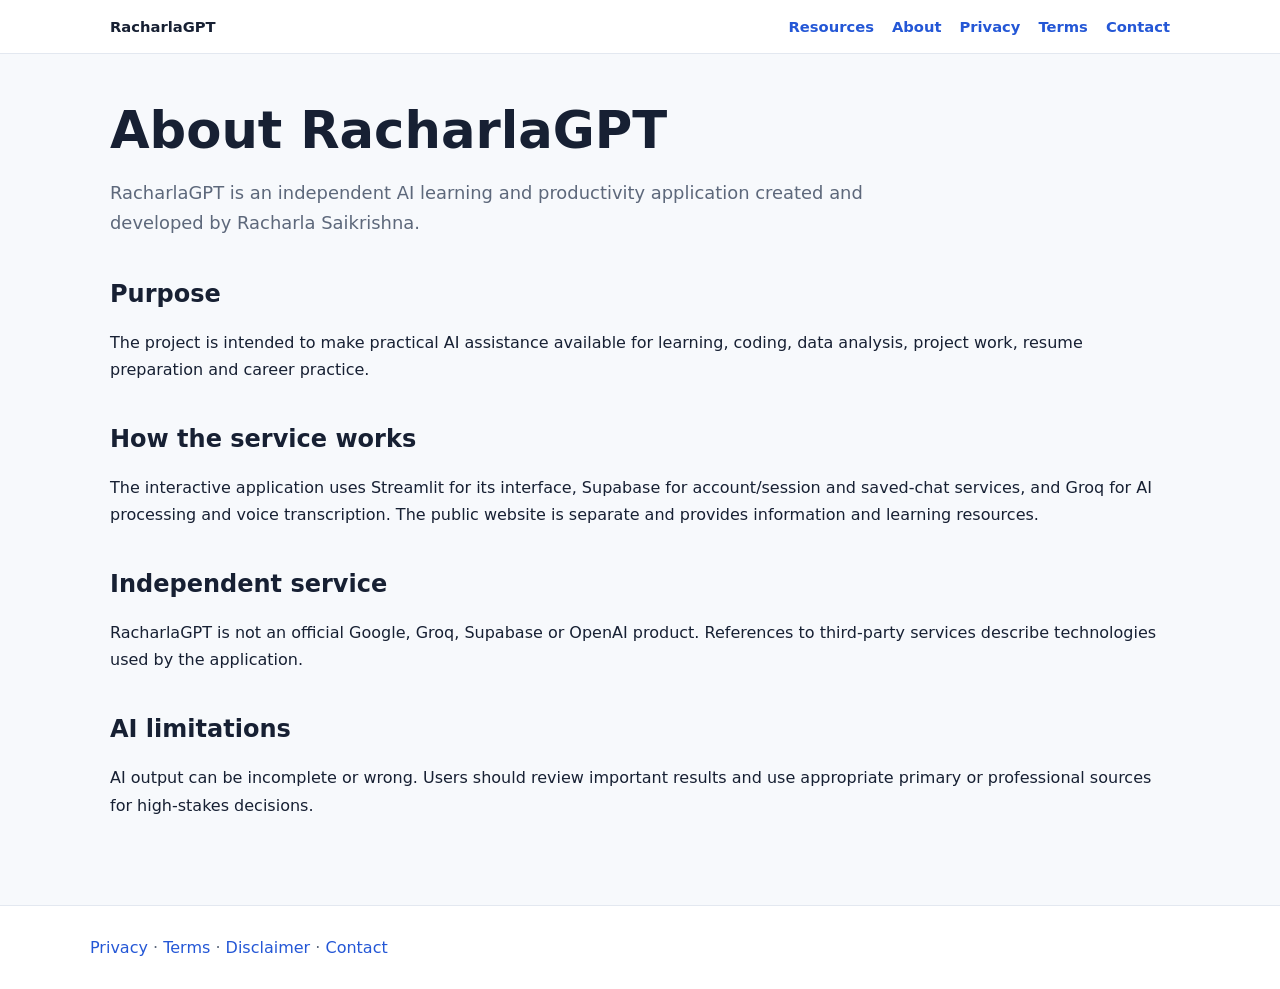
==== about.html @ 1d8fb413 "Add files via upload" ====
<!doctype html><html lang="en"><head><meta charset="utf-8"><meta name="viewport" content="width=device-width,initial-scale=1"><title>About RacharlaGPT</title><meta name="description" content="About the RacharlaGPT AI learning and productivity application."><link rel="stylesheet" href="style.css"></head><body><header><nav class="nav"><a class="brand" href="index.html">RacharlaGPT</a><a href="resources.html">Resources</a><a href="about.html">About</a><a href="privacy.html">Privacy</a><a href="terms.html">Terms</a><a href="contact.html">Contact</a></nav></header><main><h1>About RacharlaGPT</h1><p class="lead">RacharlaGPT is an independent AI learning and productivity application created and developed by Racharla Saikrishna.</p><h2>Purpose</h2><p>The project is intended to make practical AI assistance available for learning, coding, data analysis, project work, resume preparation and career practice.</p><h2>How the service works</h2><p>The interactive application uses Streamlit for its interface, Supabase for account/session and saved-chat services, and Groq for AI processing and voice transcription. The public website is separate and provides information and learning resources.</p><h2>Independent service</h2><p>RacharlaGPT is not an official Google, Groq, Supabase or OpenAI product. References to third-party services describe technologies used by the application.</p><h2>AI limitations</h2><p>AI output can be incomplete or wrong. Users should review important results and use appropriate primary or professional sources for high-stakes decisions.</p></main><footer><div class="footer-inner"><a href="privacy.html">Privacy</a> · <a href="terms.html">Terms</a> · <a href="disclaimer.html">Disclaimer</a> · <a href="contact.html">Contact</a></div></footer></body></html>
---- style.css ----
:root{--bg:#f7f9fc;--card:#fff;--text:#172033;--muted:#5d687b;--brand:#2457d6;--border:#e3e8f0}*{box-sizing:border-box}body{margin:0;font-family:Inter,system-ui,-apple-system,BlinkMacSystemFont,"Segoe UI",sans-serif;background:var(--bg);color:var(--text);line-height:1.7}a{color:var(--brand);text-decoration:none}a:hover{text-decoration:underline}header{background:#fff;border-bottom:1px solid var(--border);position:sticky;top:0;z-index:5}.nav{max-width:1100px;margin:auto;padding:14px 20px;display:flex;align-items:center;gap:18px;flex-wrap:wrap}.brand{font-weight:800;font-size:1.2rem;color:var(--text);margin-right:auto}.nav a{font-weight:650;font-size:.92rem}main{max-width:1100px;margin:auto;padding:38px 20px 70px}.hero{background:linear-gradient(135deg,#eef4ff,#f8fbff);border:1px solid #dbe6ff;border-radius:22px;padding:42px 34px;margin-bottom:28px}h1{font-size:clamp(2rem,5vw,3.2rem);line-height:1.12;margin:.2em 0 .35em}h2{margin-top:1.7em;line-height:1.25}.lead{font-size:1.12rem;color:var(--muted);max-width:850px}.grid{display:grid;grid-template-columns:repeat(auto-fit,minmax(250px,1fr));gap:18px;margin:22px 0}.card{background:var(--card);border:1px solid var(--border);border-radius:16px;padding:22px;box-shadow:0 4px 16px rgba(20,35,60,.04)}.card h3{margin-top:0}.tag{display:inline-block;font-size:.78rem;font-weight:750;background:#edf2ff;color:#244dbb;padding:4px 9px;border-radius:999px}.cta{display:inline-block;background:var(--brand);color:#fff;padding:11px 17px;border-radius:10px;font-weight:750;margin-top:8px}.cta:hover{color:#fff;text-decoration:none}.note{background:#fff;border-left:4px solid var(--brand);padding:14px 17px;margin:20px 0;border-radius:8px}li{margin:.4em 0}footer{background:#fff;border-top:1px solid var(--border);padding:28px 20px;color:var(--muted)}.footer-inner{max-width:1100px;margin:auto}.small{font-size:.9rem;color:var(--muted)}.breadcrumb{font-size:.9rem;color:var(--muted);margin-bottom:18px}code{background:#eef1f6;padding:2px 5px;border-radius:4px}@media(max-width:650px){.hero{padding:28px 20px}.nav{gap:10px}.nav a{font-size:.86rem}}
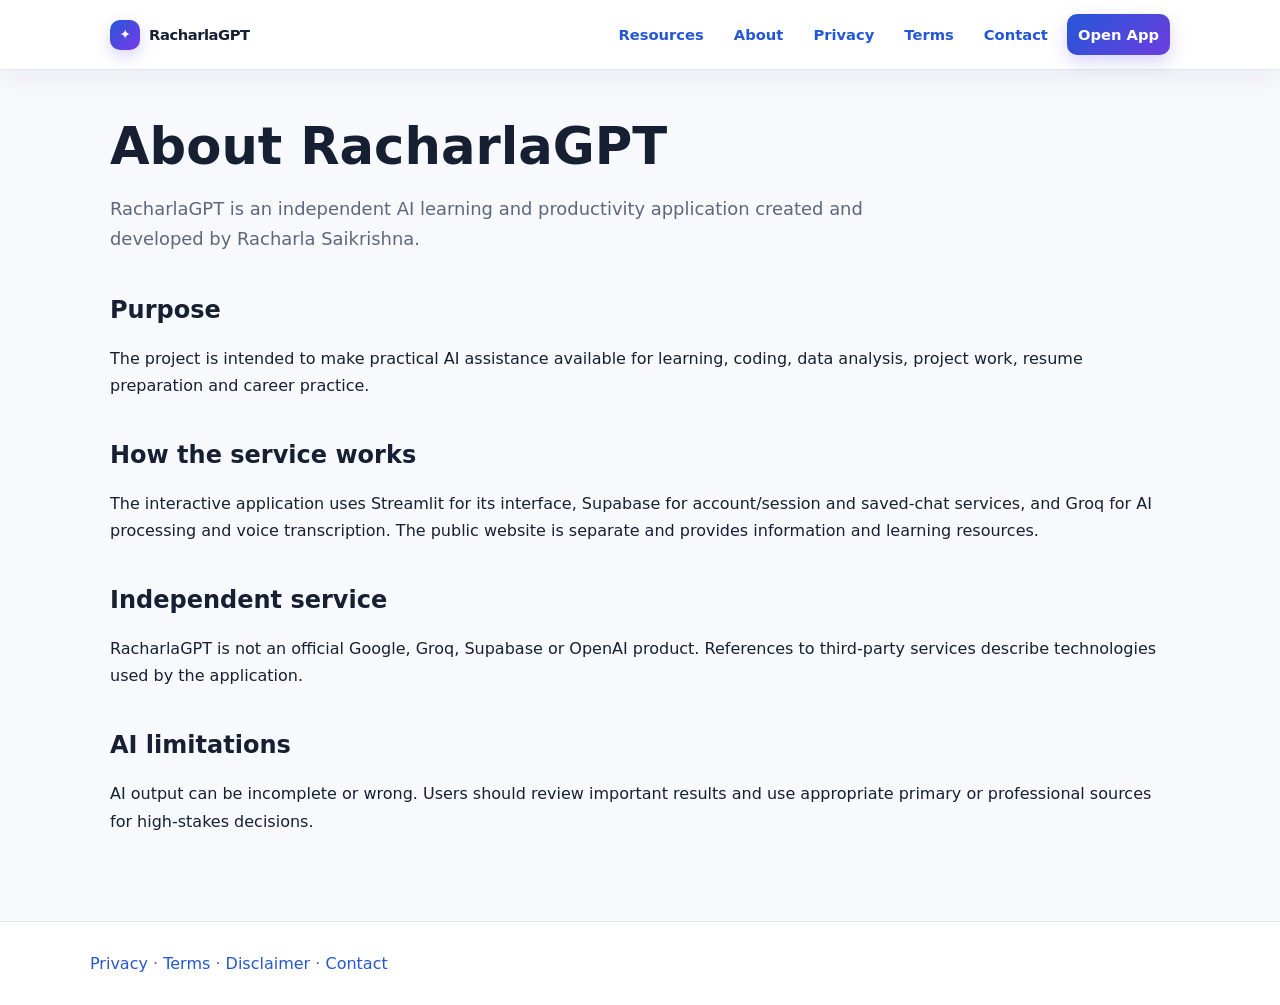
==== commit 884e4ad6: "Add files via upload" ====
--- a/about.html
+++ b/about.html
@@ -1 +1 @@
-<!doctype html><html lang="en"><head><meta charset="utf-8"><meta name="viewport" content="width=device-width,initial-scale=1"><title>About RacharlaGPT</title><meta name="description" content="About the RacharlaGPT AI learning and productivity application."><link rel="stylesheet" href="style.css"></head><body><header><nav class="nav"><a class="brand" href="index.html">RacharlaGPT</a><a href="resources.html">Resources</a><a href="about.html">About</a><a href="privacy.html">Privacy</a><a href="terms.html">Terms</a><a href="contact.html">Contact</a></nav></header><main><h1>About RacharlaGPT</h1><p class="lead">RacharlaGPT is an independent AI learning and productivity application created and developed by Racharla Saikrishna.</p><h2>Purpose</h2><p>The project is intended to make practical AI assistance available for learning, coding, data analysis, project work, resume preparation and career practice.</p><h2>How the service works</h2><p>The interactive application uses Streamlit for its interface, Supabase for account/session and saved-chat services, and Groq for AI processing and voice transcription. The public website is separate and provides information and learning resources.</p><h2>Independent service</h2><p>RacharlaGPT is not an official Google, Groq, Supabase or OpenAI product. References to third-party services describe technologies used by the application.</p><h2>AI limitations</h2><p>AI output can be incomplete or wrong. Users should review important results and use appropriate primary or professional sources for high-stakes decisions.</p></main><footer><div class="footer-inner"><a href="privacy.html">Privacy</a> · <a href="terms.html">Terms</a> · <a href="disclaimer.html">Disclaimer</a> · <a href="contact.html">Contact</a></div></footer></body></html>
+<!doctype html><html lang="en"><head><meta charset="utf-8"><meta name="viewport" content="width=device-width,initial-scale=1"><title>About RacharlaGPT</title><meta name="description" content="About the RacharlaGPT AI learning and productivity application."><link rel="stylesheet" href="style.css"></head><body><header><nav class="nav"><a class="brand" href="index.html">RacharlaGPT</a><a href="resources.html">Resources</a><a href="about.html">About</a><a href="privacy.html">Privacy</a><a href="terms.html">Terms</a><a href="contact.html">Contact</a><a class="nav-app" href="https://racharlagpt.streamlit.app/">Open App</a></nav></header><main><h1>About RacharlaGPT</h1><p class="lead">RacharlaGPT is an independent AI learning and productivity application created and developed by Racharla Saikrishna.</p><h2>Purpose</h2><p>The project is intended to make practical AI assistance available for learning, coding, data analysis, project work, resume preparation and career practice.</p><h2>How the service works</h2><p>The interactive application uses Streamlit for its interface, Supabase for account/session and saved-chat services, and Groq for AI processing and voice transcription. The public website is separate and provides information and learning resources.</p><h2>Independent service</h2><p>RacharlaGPT is not an official Google, Groq, Supabase or OpenAI product. References to third-party services describe technologies used by the application.</p><h2>AI limitations</h2><p>AI output can be incomplete or wrong. Users should review important results and use appropriate primary or professional sources for high-stakes decisions.</p></main><footer><div class="footer-inner"><a href="privacy.html">Privacy</a> · <a href="terms.html">Terms</a> · <a href="disclaimer.html">Disclaimer</a> · <a href="contact.html">Contact</a></div></footer></body></html>
--- a/style.css
+++ b/style.css
@@ -1 +1,15 @@
 :root{--bg:#f7f9fc;--card:#fff;--text:#172033;--muted:#5d687b;--brand:#2457d6;--border:#e3e8f0}*{box-sizing:border-box}body{margin:0;font-family:Inter,system-ui,-apple-system,BlinkMacSystemFont,"Segoe UI",sans-serif;background:var(--bg);color:var(--text);line-height:1.7}a{color:var(--brand);text-decoration:none}a:hover{text-decoration:underline}header{background:#fff;border-bottom:1px solid var(--border);position:sticky;top:0;z-index:5}.nav{max-width:1100px;margin:auto;padding:14px 20px;display:flex;align-items:center;gap:18px;flex-wrap:wrap}.brand{font-weight:800;font-size:1.2rem;color:var(--text);margin-right:auto}.nav a{font-weight:650;font-size:.92rem}main{max-width:1100px;margin:auto;padding:38px 20px 70px}.hero{background:linear-gradient(135deg,#eef4ff,#f8fbff);border:1px solid #dbe6ff;border-radius:22px;padding:42px 34px;margin-bottom:28px}h1{font-size:clamp(2rem,5vw,3.2rem);line-height:1.12;margin:.2em 0 .35em}h2{margin-top:1.7em;line-height:1.25}.lead{font-size:1.12rem;color:var(--muted);max-width:850px}.grid{display:grid;grid-template-columns:repeat(auto-fit,minmax(250px,1fr));gap:18px;margin:22px 0}.card{background:var(--card);border:1px solid var(--border);border-radius:16px;padding:22px;box-shadow:0 4px 16px rgba(20,35,60,.04)}.card h3{margin-top:0}.tag{display:inline-block;font-size:.78rem;font-weight:750;background:#edf2ff;color:#244dbb;padding:4px 9px;border-radius:999px}.cta{display:inline-block;background:var(--brand);color:#fff;padding:11px 17px;border-radius:10px;font-weight:750;margin-top:8px}.cta:hover{color:#fff;text-decoration:none}.note{background:#fff;border-left:4px solid var(--brand);padding:14px 17px;margin:20px 0;border-radius:8px}li{margin:.4em 0}footer{background:#fff;border-top:1px solid var(--border);padding:28px 20px;color:var(--muted)}.footer-inner{max-width:1100px;margin:auto}.small{font-size:.9rem;color:var(--muted)}.breadcrumb{font-size:.9rem;color:var(--muted);margin-bottom:18px}code{background:#eef1f6;padding:2px 5px;border-radius:4px}@media(max-width:650px){.hero{padding:28px 20px}.nav{gap:10px}.nav a{font-size:.86rem}}
+
+/* Premium navigation + editorial layout */
+header{backdrop-filter:blur(14px);background:rgba(255,255,255,.92);box-shadow:0 8px 28px rgba(20,35,60,.06)}
+.nav{min-height:68px;gap:8px}
+.brand{display:inline-flex;align-items:center;gap:9px;font-weight:900;letter-spacing:-.03em}
+.brand::before{content:"✦";display:inline-grid;place-items:center;width:30px;height:30px;border-radius:10px;background:linear-gradient(135deg,#2457d6,#7c3aed);color:#fff;font-size:.85rem;box-shadow:0 6px 16px rgba(76,70,229,.22)}
+.nav a:not(.brand){padding:8px 11px;border-radius:10px;transition:.18s ease}
+.nav a:not(.brand):hover{background:#eef2ff;text-decoration:none;color:#1d4ed8}
+.nav .nav-app{background:linear-gradient(135deg,#2457d6,#6d3de0);color:#fff!important;box-shadow:0 7px 18px rgba(76,70,229,.22)}
+.nav .nav-app:hover{background:linear-gradient(135deg,#1d4ed8,#5b21b6)!important}
+.hero{box-shadow:0 20px 55px rgba(36,87,214,.08)}
+.card{transition:transform .18s ease,box-shadow .18s ease,border-color .18s ease}
+.card:hover{transform:translateY(-2px);box-shadow:0 14px 32px rgba(20,35,60,.08);border-color:#d2dcf5}
+@media(max-width:650px){.brand{width:100%;margin-right:0}.nav{padding:10px 14px}.nav a:not(.brand){font-size:.8rem;padding:7px 8px}}
